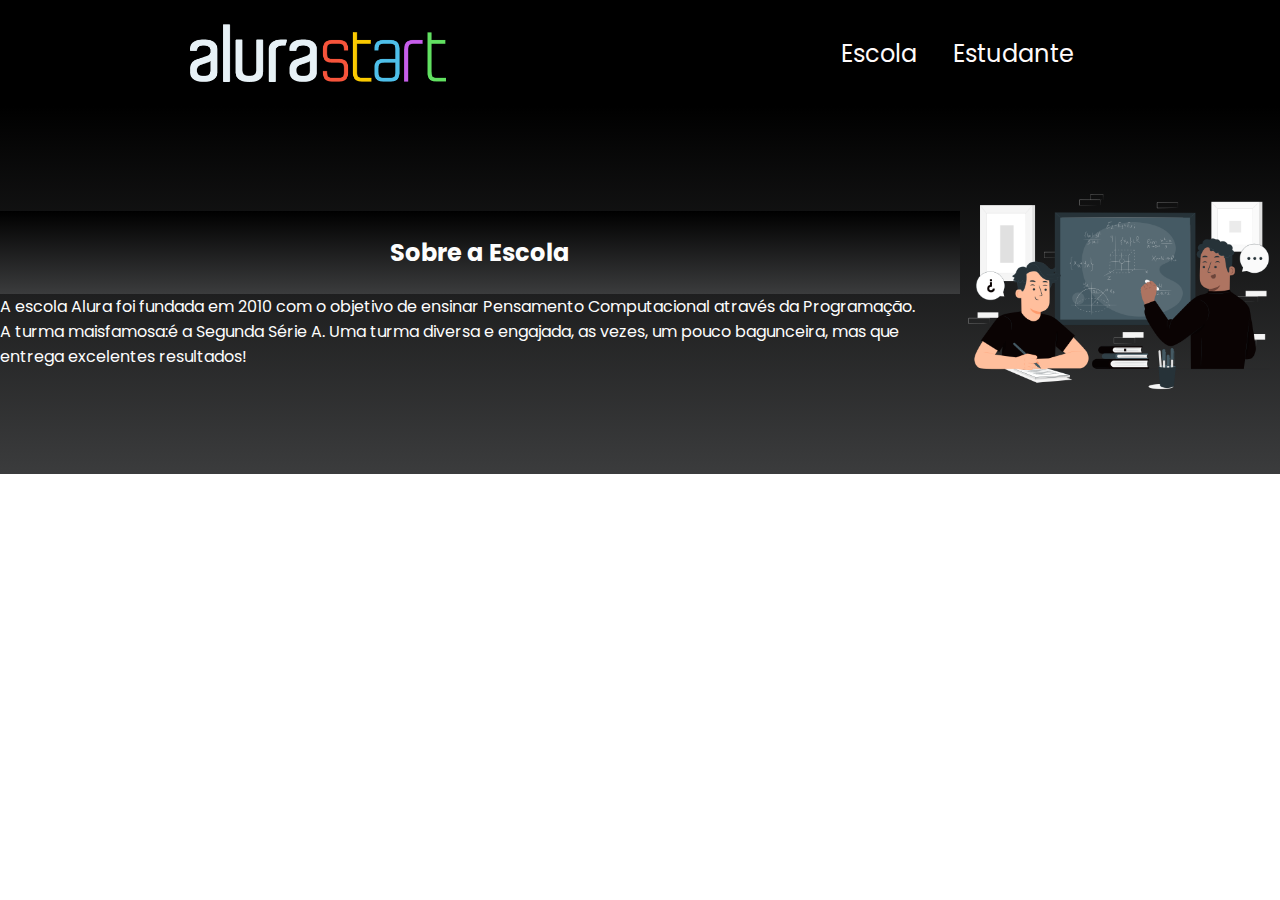
==== site-turma-criativa-main/index.html @ 5f9430f6 "Add files via upload" ====
<!DOCTYPE html>
<html lang="en">
<head>
    <meta charset="UTF-8">
    <meta http-equiv="X-UA-Compatible"content=" IE=edge">
    <meta name="viewport" content="width=device-width, initial-scale=1.0">
    <title>Document</title>
    <link rel="stylesheet" href="style.css">
    <link rel="preconnect" href="https://fonts.googleapis.com">
    <link rel="preconnect" href="https://fonts.gstatic.com" crossorigin>
    <link href="https://fonts.googleapis.com/css2?family=Poppins&display=swap" rel="stylesheet">
</head>
<body>
     <header class="cabecalho">
        <img class="cabecalho-imagem" src="download.png" alt="logo alura satrt">
        <ul class="cabecalho-lista">
        <li class="cabecalho-lista-item">Escola</li>
        <li class="cabecalho-lista-item">Estudante</li>
     </ul>
     </header>
     <section class="escola">
      <div class="ecola-div-conteudo">
         <h2 class="escola titulo"> Sobre a Escola</h2>
         <p class="escola-texto-um"> A escola Alura foi fundada em 2010 com o objetivo de ensinar Pensamento Computacional através da Programação. </p>
         <p class="escola-texto-dois"> A turma maisfamosa:é a Segunda Série A. Uma turma diversa e engajada, as vezes, um pouco bagunceira, mas que entrega excelentes resultados!</p>
      </div>
      <img class= "escola-imagem" src="formula-bro.png" alt="Professor quadro"     >
      </section>
      <section class="esdutante">
       <h2></h2>     
       </section>
      </section>
</body>
</html>
---- site-turma-criativa-main/style.css ----
*{
    margin: 0;
    padding: 0;
 }

 body{
    font-family: 'Poppins', sans-serif;
 }

.cabecalho{
background-color: #000000;
color:rgb(255, 250, 250); 
display:flex;
justify-content:   space-around ;
align-items: center;
padding: 24px 0;
}

.cabecalho-imagem{
  width:20% ;
}

.cabecalho-lista-item{
    display:inline-block;
    margin: 0 16px;
    font-size: 24px;

}

.escola-imagem{
  width: 25%;
}

.escola{
  background-image:linear-gradient(#000000,#3b3c3d);
  color: rgb(253, 253, 253);
  display: flex;
  justify-content: center;
  align-items: center;
  padding: 24px 0;
}

.escola-div-conteudo{
  width: 35%;
}

.escola-titulo{
  padding: 24px 0;



}
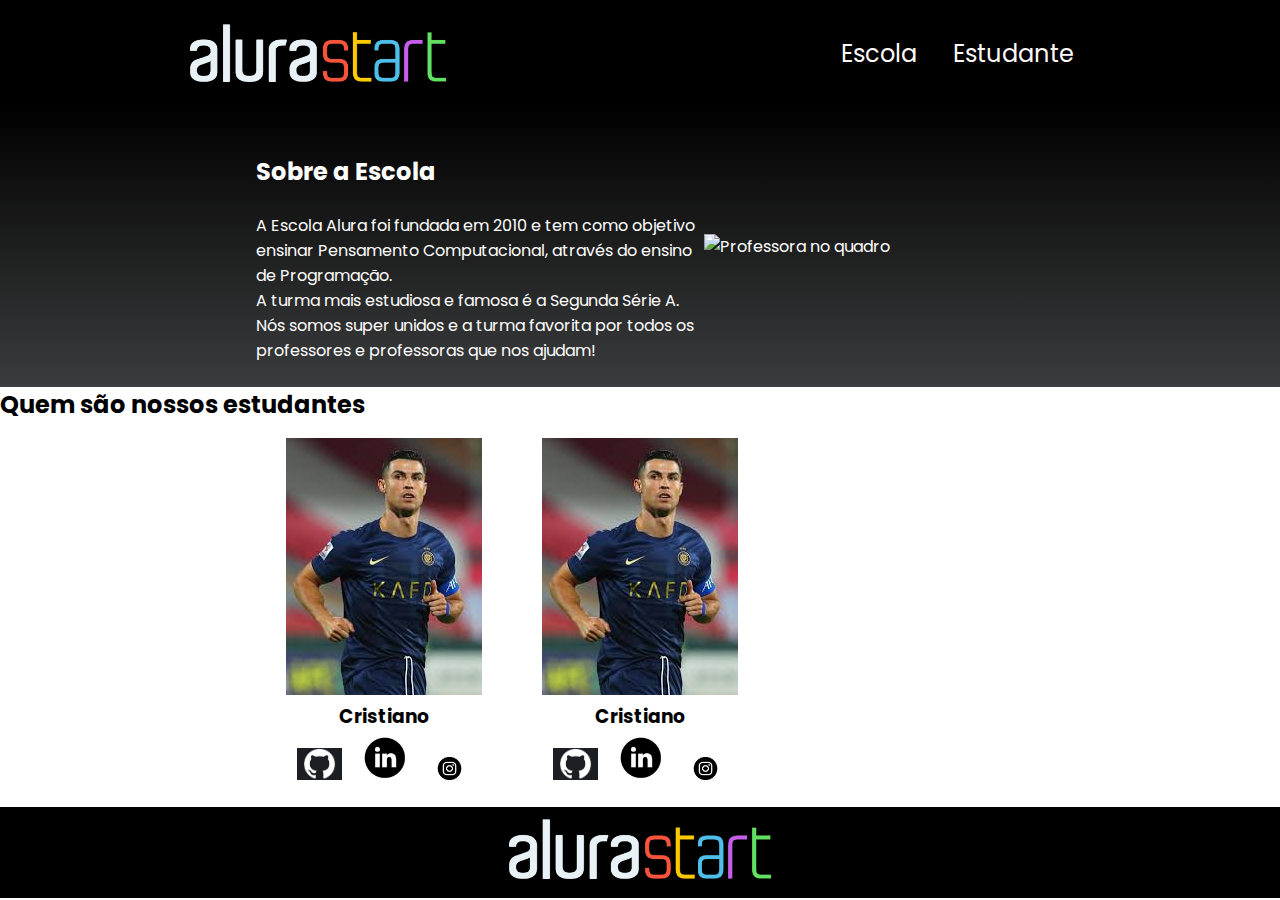
==== commit b6bf1e10: "Add files via upload" ====
--- a/site-turma-criativa-main/index.html
+++ b/site-turma-criativa-main/index.html
@@ -16,19 +16,38 @@
         <ul class="cabecalho-lista">
         <li class="cabecalho-lista-item">Escola</li>
         <li class="cabecalho-lista-item">Estudante</li>
-     </ul>
+        </ul>
      </header>
-     <section class="escola">
-      <div class="ecola-div-conteudo">
-         <h2 class="escola titulo"> Sobre a Escola</h2>
-         <p class="escola-texto-um"> A escola Alura foi fundada em 2010 com o objetivo de ensinar Pensamento Computacional através da Programação. </p>
-         <p class="escola-texto-dois"> A turma maisfamosa:é a Segunda Série A. Uma turma diversa e engajada, as vezes, um pouco bagunceira, mas que entrega excelentes resultados!</p>
-      </div>
-      <img class= "escola-imagem" src="formula-bro.png" alt="Professor quadro"     >
+       <h2></h2>     
+       </section> <section class="escola">
+         <div class="escola-div-conteudo">
+             <h2 class="escola-titulo">Sobre a Escola</h2>
+             <p class="escola-texto-um">A Escola Alura foi fundada em 2010 e tem como objetivo ensinar Pensamento Computacional, através do ensino de  Programação.</p>
+             <p class="escola-texto-dois">A turma mais estudiosa e famosa é a Segunda Série A. Nós somos super unidos e a turma favorita por todos os professores e professoras que nos ajudam!</p>
+         </div>
+         <img class="escola-imagem" src="Formula-bro.png" alt="Professora no quadro">
       </section>
-      <section class="esdutante">
-       <h2></h2>     
-       </section>
-      </section>
+      <section class=”estudante”>
+         <h2 class=”estudante-titulo”>Quem são nossos estudantes</h2>
+         <div class="estudante-todos">
+            <span></span>
+         <div class="estudante-div">
+             <img class=”estudante-imagem” src= download.jpg alt=”foto do crsitiano ”>
+            <h3 class=”estudante-nome”>Cristiano</h3>
+             <img class="estudante-icone" src="simibolo git hub.png" alt="icone github">
+             <img class="estudante-icone" src="linkdin.png" alt="icone linkedin">
+            <img class="estudante-icone" src="icone instagram.png" alt="icone instagram">
+            </div>
+            <div class="estudante-div">
+               <img class=”estudante-imagem” src= download.jpg alt=”foto do crsitiano ”>
+              <h3 class=”estudante-nome”>Cristiano</h3>
+               <img class="estudante-icone" src="simibolo git hub.png" alt="icone github">
+               <img class="estudante-icone" src="linkdin.png" alt="icone linkedin">
+              <img class="estudante-icone" src="icone instagram.png" alt="icone instagram">
+              </div>
+   </section>
+   <footer class="rodape">
+      <img class="rodape-imagem"src="download.png" alt="logo da alura start">
+  </footer>
 </body>
 </html>--- a/site-turma-criativa-main/style.css
+++ b/site-turma-criativa-main/style.css
@@ -33,7 +33,7 @@
 
 .escola{
   background-image:linear-gradient(#000000,#3b3c3d);
-  color: rgb(253, 253, 253);
+  color: rgb(255, 255, 255);
   display: flex;
   justify-content: center;
   align-items: center;
@@ -46,10 +46,46 @@
 
 .escola-titulo{
   padding: 24px 0;
+}
+
+.estudante-imagem{
+  width: 120px;
+}
+
+.estudante-icone{
+  width: 45px;
+  padding: 4px 8px;
+}
+
+.estudante-div{
+  text-align: center;
+  padding: 16px 0;
+}
+
+.estudante-todos{
+  display: grid;
+  grid-template-columns: 20% 20% 20% 20% 20%;
+}
+
+.estudante-titulo{
+  text-align: center;
+  padding: 16px 0;
+}
 
 
+.rodape{
+  background-color: black;
+  text-align: center;
+}
 
+.rodape-imagem{
+  height: 60px;
+  padding: 12px 0;
+ 
 }
 
 
 
+
+
+
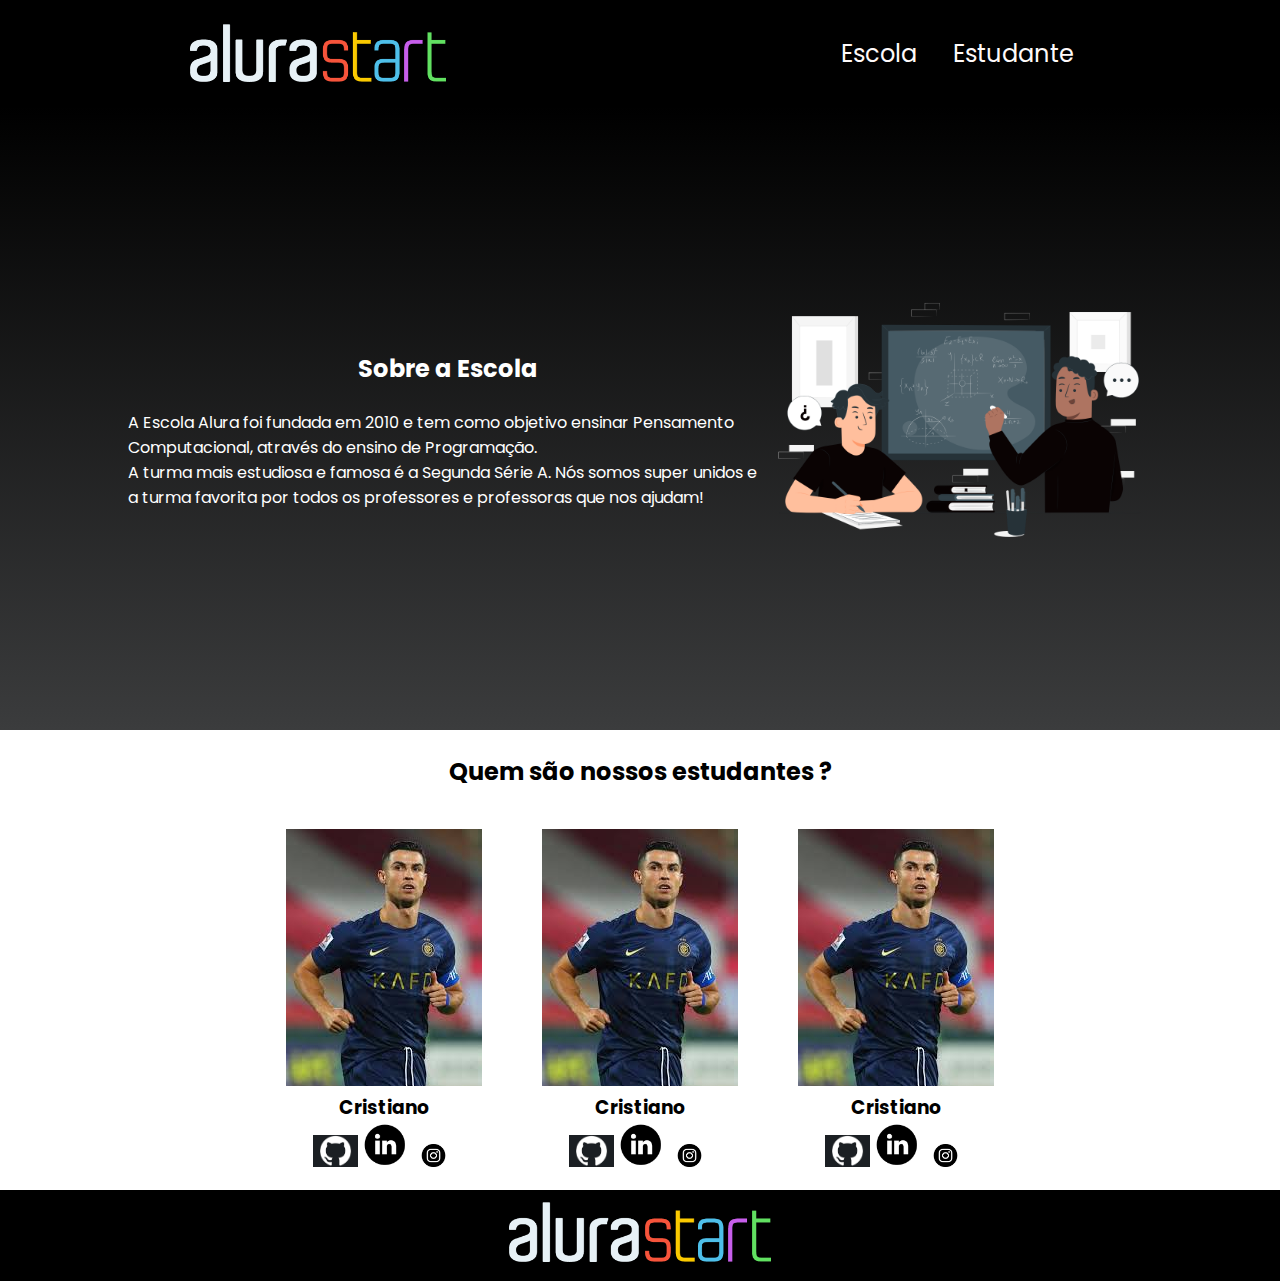
==== commit ec693528: "Add files via upload" ====
--- a/site-turma-criativa-main/index.html
+++ b/site-turma-criativa-main/index.html
@@ -25,10 +25,15 @@
              <p class="escola-texto-um">A Escola Alura foi fundada em 2010 e tem como objetivo ensinar Pensamento Computacional, através do ensino de  Programação.</p>
              <p class="escola-texto-dois">A turma mais estudiosa e famosa é a Segunda Série A. Nós somos super unidos e a turma favorita por todos os professores e professoras que nos ajudam!</p>
          </div>
-         <img class="escola-imagem" src="Formula-bro.png" alt="Professora no quadro">
+         <img class="escola-imagem" src="formula-bro.png" alt="Professora no quadro">
       </section>
-      <section class=”estudante”>
-         <h2 class=”estudante-titulo”>Quem são nossos estudantes</h2>
+      <section class=”estudante-titulo”>
+         <div class="escola-titulo">
+            <h2 class=”estudante-titulo”>    Quem são nossos estudantes ?</h2>
+         </div>
+         <section>
+         
+         </section>
          <div class="estudante-todos">
             <span></span>
          <div class="estudante-div">
@@ -39,6 +44,13 @@
             <img class="estudante-icone" src="icone instagram.png" alt="icone instagram">
             </div>
             <div class="estudante-div">
+               <img class=”estudante-imagem” src= download.jpg alt=”foto do cristiano 2 ”>
+              <h3 class=”estudante-nome”>Cristiano</h3>
+               <img class="estudante-icone" src="simibolo git hub.png" alt="icone github">
+               <img class="estudante-icone" src="linkdin.png" alt="icone linkedin">
+              <img class="estudante-icone" src="icone instagram.png" alt="icone instagram">
+              </div>
+              <div class="estudante-div">
                <img class=”estudante-imagem” src= download.jpg alt=”foto do crsitiano ”>
               <h3 class=”estudante-nome”>Cristiano</h3>
                <img class="estudante-icone" src="simibolo git hub.png" alt="icone github">
--- a/site-turma-criativa-main/style.css
+++ b/site-turma-criativa-main/style.css
@@ -28,7 +28,7 @@
 }
 
 .escola-imagem{
-  width: 25%;
+  width: 30%;
 }
 
 .escola{
@@ -37,14 +37,15 @@
   display: flex;
   justify-content: center;
   align-items: center;
-  padding: 24px 0;
+  padding: 120px 0;
 }
 
 .escola-div-conteudo{
-  width: 35%;
+  width: 50%;
 }
 
 .escola-titulo{
+  text-align: center;
   padding: 24px 0;
 }
 
@@ -54,12 +55,18 @@
 
 .estudante-icone{
   width: 45px;
-  padding: 4px 8px;
+  padding: 4px x;
 }
 
 .estudante-div{
   text-align: center;
   padding: 16px 0;
+}
+
+.estudante-titulo{ 
+  text-align: center;
+   padding: 24px 0;
+
 }
 
 .estudante-todos{
@@ -69,7 +76,7 @@
 
 .estudante-titulo{
   text-align: center;
-  padding: 16px 0;
+  padding: 50px 0;
 }
 
 
@@ -80,7 +87,7 @@
 
 .rodape-imagem{
   height: 60px;
-  padding: 12px 0;
+  padding: 12px 00;
  
 }
 
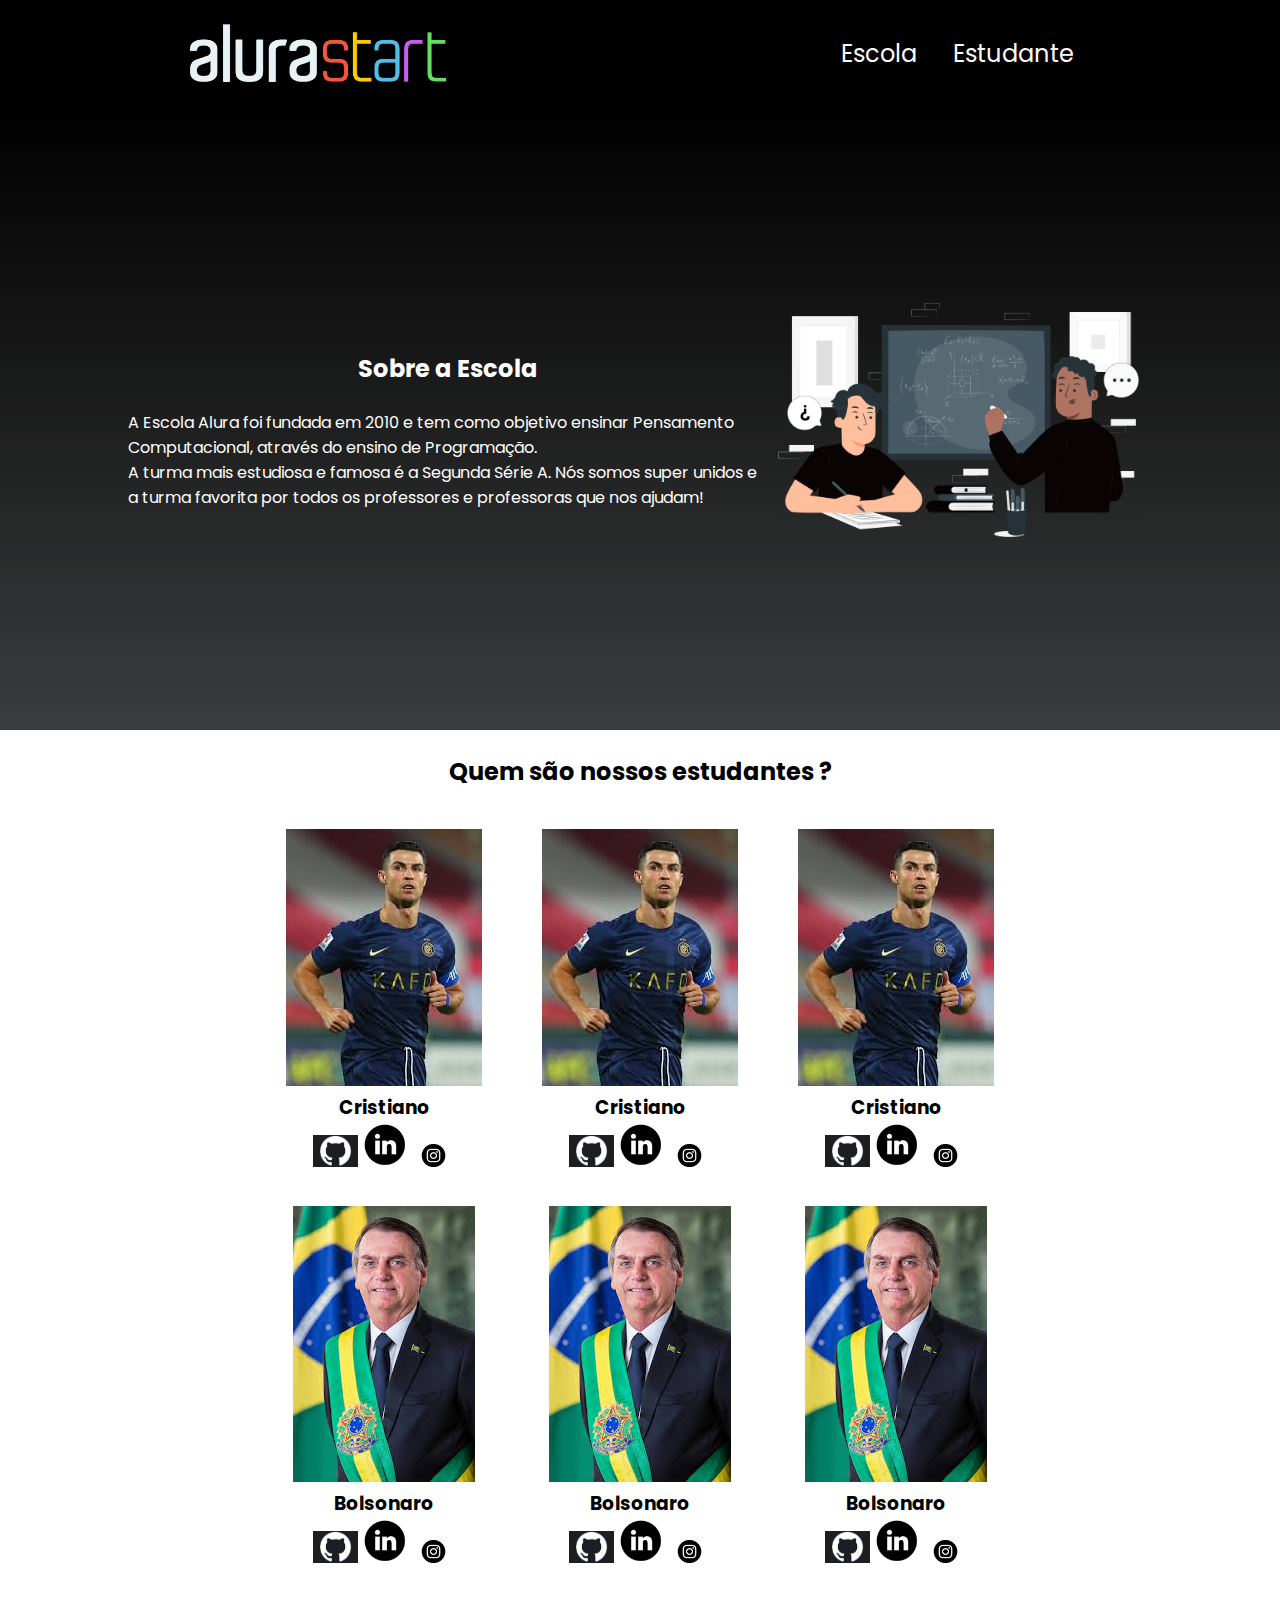
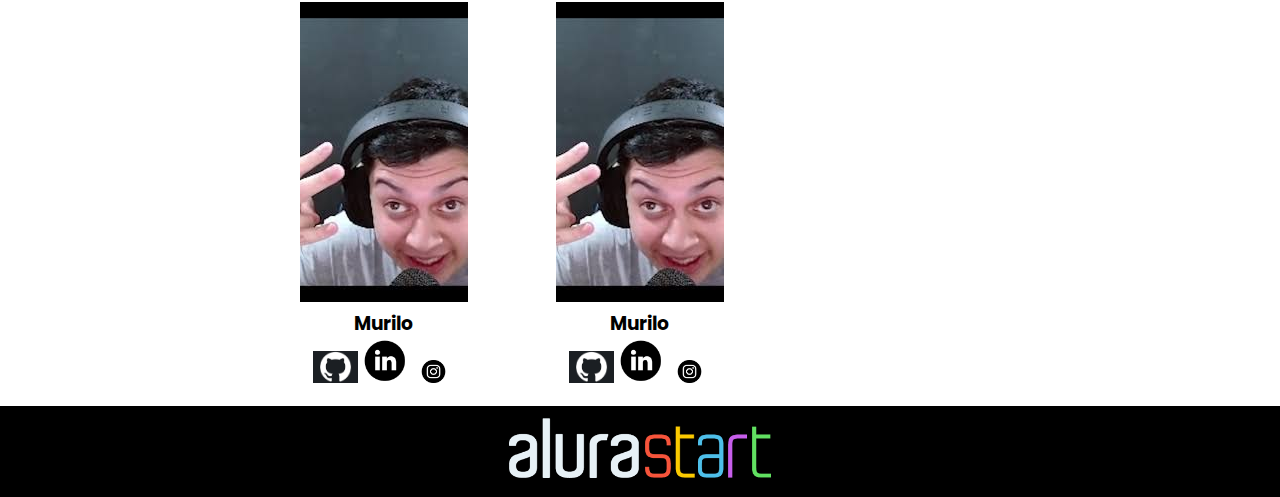
==== commit ebc6f5da: "Add files via upload" ====
--- a/site-turma-criativa-main/index.html
+++ b/site-turma-criativa-main/index.html
@@ -57,6 +57,53 @@
                <img class="estudante-icone" src="linkdin.png" alt="icone linkedin">
               <img class="estudante-icone" src="icone instagram.png" alt="icone instagram">
               </div>
+              <span></span>
+              <span></span>
+              <div class="estudante-div">
+               <img class=”estudante-imagem” src= images.jpeg alt=”foto do bolsonaro ”>
+              <h3 class=”estudante-nome”>Bolsonaro
+              </h3>
+               <img class="estudante-icone" src="simibolo git hub.png" alt="icone github">
+               <img class="estudante-icone" src="linkdin.png" alt="icone linkedin">
+              <img class="estudante-icone" src="icone instagram.png" alt="icone instagram">
+              </div>
+              <div class="estudante-div">
+               <img class=”estudante-imagem” src= images.jpeg alt=”foto do bolsonaro ”>
+              <h3 class=”estudante-nome”>Bolsonaro
+              </h3>
+               <img class="estudante-icone" src="simibolo git hub.png" alt="icone github">
+               <img class="estudante-icone" src="linkdin.png" alt="icone linkedin">
+              <img class="estudante-icone" src="icone instagram.png" alt="icone instagram">
+              </div>
+              <div class="estudante-div">
+               <img class=”estudante-imagem” src= images.jpeg alt=”foto do bolsonaro ”>
+              <h3 class=”estudante-nome”>Bolsonaro
+              </h3>
+               <img class="estudante-icone" src="simibolo git hub.png" alt="icone github">
+               <img class="estudante-icone" src="linkdin.png" alt="icone linkedin">
+              <img class="estudante-icone" src="icone instagram.png" alt="icone instagram">
+              </div>
+              <span></span>
+              <span></span>
+              <div class="estudante-div">
+               <img class=”estudante-imagem” src= murilo.jpeg alt=”foto do bisteca”>
+              <h3 class=”estudante-nome”>Murilo
+              </h3>
+               <img class="estudante-icone" src="simibolo git hub.png" alt="icone github">
+               <img class="estudante-icone" src="linkdin.png" alt="icone linkedin">
+              <img class="estudante-icone" src="icone instagram.png" alt="icone instagram">
+              </div>
+              <div class="estudante-div">
+             <img class=”estudante-imagem” src= murilo.jpeg alt=”foto do bisteca”>
+               <h3 class=”estudante-nome”>Murilo
+               </h3>
+               <img class="estudante-icone" src="simibolo git hub.png" alt="icone github">
+               <img class="estudante-icone" src="linkdin.png" alt="icone linkedin">
+               <img class="estudante-icone" src="icone instagram.png" alt="icone instagram">
+               </div>
+              
+              
+              
    </section>
    <footer class="rodape">
       <img class="rodape-imagem"src="download.png" alt="logo da alura start">
--- a/site-turma-criativa-main/style.css
+++ b/site-turma-criativa-main/style.css
@@ -91,8 +91,3 @@
  
 }
 
-
-
-
-
-
